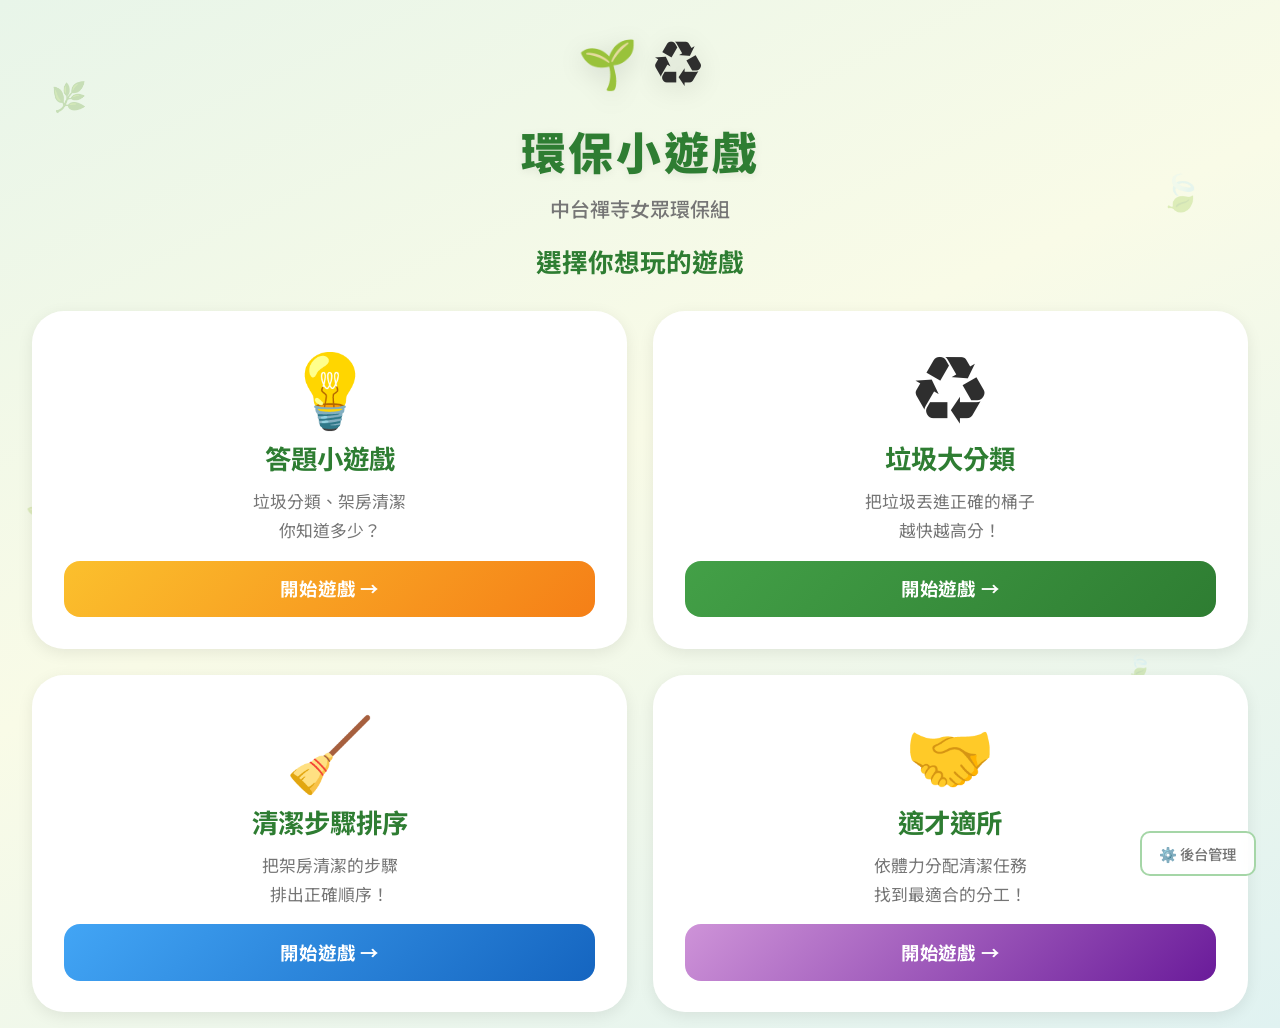
==== index.html @ cda64324 "fix: correct folder structure for GitHub Pages" ====
<!DOCTYPE html>
<html lang="zh-TW">
<head>
  <meta charset="UTF-8">
  <meta name="viewport" content="width=device-width, initial-scale=1.0">
  <title>環保小遊戲 | 中台禪寺女眾環保組</title>
  <link rel="preconnect" href="https://fonts.googleapis.com">
  <link href="https://fonts.googleapis.com/css2?family=Noto+Sans+TC:wght@400;500;700;900&display=swap" rel="stylesheet">
  <link rel="stylesheet" href="css/style.css">
</head>
<body>

  <!-- 背景裝飾 -->
  <div class="bg-deco" aria-hidden="true">
    <span class="leaf" style="top:8%;left:4%;font-size:1.8rem;animation-delay:0s">🌿</span>
    <span class="leaf" style="top:18%;right:6%;font-size:2.2rem;animation-delay:1.5s">🍃</span>
    <span class="leaf" style="top:55%;left:2%;font-size:1.4rem;animation-delay:3s">🌱</span>
    <span class="leaf" style="bottom:28%;right:4%;font-size:2rem;animation-delay:2s">🍀</span>
    <span class="leaf" style="bottom:12%;left:8%;font-size:1.6rem;animation-delay:4s">🌿</span>
    <span class="leaf" style="top:72%;right:10%;font-size:1.3rem;animation-delay:0.8s">🍃</span>
  </div>

  <div class="container">

    <!-- 標題區 -->
    <header class="header">
      <div class="mascot" aria-hidden="true">
        <span class="mascot-emoji">🌱</span>
        <span class="mascot-emoji mascot-right">♻️</span>
      </div>
      <h1 class="title">環保小遊戲</h1>
      <p class="subtitle">中台禪寺女眾環保組</p>
    </header>

    <!-- 遊戲選擇 -->
    <main>
      <h2 class="section-title">選擇你想玩的遊戲</h2>
      <div class="games-grid">

        <!-- 遊戲 1：答題 -->
        <a href="games/quiz/index.html" class="game-card card-quiz">
          <div class="card-icon">💡</div>
          <div class="card-body">
            <h3>答題小遊戲</h3>
            <p>垃圾分類、架房清潔<br>你知道多少？</p>
          </div>
          <span class="btn-play">開始遊戲 →</span>
        </a>

        <!-- 遊戲 2：垃圾分類 -->
        <a href="games/sorting/index.html" class="game-card card-sort">
          <div class="card-icon">♻️</div>
          <div class="card-body">
            <h3>垃圾大分類</h3>
            <p>把垃圾丟進正確的桶子<br>越快越高分！</p>
          </div>
          <span class="btn-play">開始遊戲 →</span>
        </a>

        <!-- 遊戲 3：清潔步驟 -->
        <a href="games/steps/index.html" class="game-card card-steps">
          <div class="card-icon">🧹</div>
          <div class="card-body">
            <h3>清潔步驟排序</h3>
            <p>把架房清潔的步驟<br>排出正確順序！</p>
          </div>
          <span class="btn-play">開始遊戲 →</span>
        </a>

        <!-- 遊戲 4：適才適所 -->
        <a href="games/assign/index.html" class="game-card card-assign">
          <div class="card-icon">🤝</div>
          <div class="card-body">
            <h3>適才適所</h3>
            <p>依體力分配清潔任務<br>找到最適合的分工！</p>
          </div>
          <span class="btn-play">開始遊戲 →</span>
        </a>

      </div>
    </main>

  </div>

  <!-- 後台入口（低調放在角落） -->
  <a href="admin/index.html" class="btn-admin">⚙️ 後台管理</a>

  <script src="js/app.js"></script>
</body>
</html>
---- css/style.css ----
/* ==========================================
   CTCM Game — 共用樣式
   ========================================== */

:root {
  --green-dark:    #2e7d32;
  --green-mid:     #43a047;
  --green-light:   #a5d6a7;
  --green-bg:      #e8f5e9;
  --yellow:        #fff9c4;
  --orange-light:  #fff3e0;
  --blue-light:    #e3f2fd;
  --text:          #2e2e2e;
  --text-light:    #757575;
  --white:         #ffffff;
  --shadow-sm:     0 4px 16px rgba(0, 0, 0, 0.08);
  --shadow-md:     0 8px 32px rgba(0, 0, 0, 0.13);
  --radius-xl:     32px;
  --radius-lg:     24px;
  --radius-md:     16px;
  --radius-sm:     10px;
}

/* ── Reset ── */
*, *::before, *::after { margin: 0; padding: 0; box-sizing: border-box; }

body {
  font-family: 'Noto Sans TC', 'Microsoft JhengHei', 'PingFang TC', sans-serif;
  background: linear-gradient(155deg, #e8f5e9 0%, #f9fbe7 45%, #e0f2f1 100%);
  min-height: 100vh;
  overflow-x: hidden;
  color: var(--text);
  font-size: 18px;
  line-height: 1.6;
}

/* ── 背景浮葉 ── */
.bg-deco {
  position: fixed;
  inset: 0;
  pointer-events: none;
  z-index: 0;
  overflow: hidden;
}

.leaf {
  position: absolute;
  opacity: 0.25;
  animation: floatLeaf 9s ease-in-out infinite;
  user-select: none;
}

@keyframes floatLeaf {
  0%,100% { transform: translateY(0)   rotate(0deg); }
  33%      { transform: translateY(-22px) rotate(12deg); }
  66%      { transform: translateY(10px)  rotate(-8deg); }
}

/* ── 整體容器 ── */
.container {
  position: relative;
  z-index: 1;
  width: 100%;
  max-width: none;
  padding: 1rem 2rem 2rem;
}

/* ── 頂部標題 ── */
.header {
  text-align: center;
  padding: 1.5rem 0 3rem;
}

.mascot {
  display: flex;
  justify-content: center;
  gap: 1rem;
  margin-bottom: 1rem;
}

.mascot-emoji {
  font-size: 4.5rem;
  display: inline-block;
  animation: mascotBounce 2.2s ease-in-out infinite;
  filter: drop-shadow(0 6px 12px rgba(0,0,0,0.12));
}

.mascot-right {
  animation-delay: 0.4s;
}

@keyframes mascotBounce {
  0%,100% { transform: translateY(0)    scale(1); }
  50%      { transform: translateY(-14px) scale(1.07); }
}

.title {
  font-size: clamp(2.2rem, 7vw, 4rem);
  font-weight: 900;
  color: var(--green-dark);
  letter-spacing: 0.06em;
  text-shadow: 0 2px 10px rgba(0,0,0,0.08);
}

.subtitle {
  font-size: clamp(1rem, 2.8vw, 1.25rem);
  color: var(--text-light);
  margin-top: 0.4rem;
  font-weight: 500;
}

/* ── 區塊標題 ── */
.section-title {
  text-align: center;
  font-size: clamp(1.2rem, 3vw, 1.6rem);
  font-weight: 700;
  color: var(--green-dark);
  margin-bottom: 1.8rem;
}

/* ── 遊戲卡片格 ── */
.games-grid {
  display: grid;
  grid-template-columns: repeat(2, 1fr);
  gap: 1.6rem;
}

/* ── 單張遊戲卡片 ── */
.game-card {
  background: var(--white);
  border-radius: var(--radius-xl);
  padding: 2.2rem 1.8rem 1.8rem;
  box-shadow: var(--shadow-sm);
  border: 3px solid transparent;
  text-decoration: none;
  color: inherit;
  display: flex;
  flex-direction: column;
  align-items: center;
  gap: 1rem;
  transition: transform 0.3s cubic-bezier(0.34, 1.56, 0.64, 1),
              box-shadow 0.3s ease,
              border-color 0.3s ease;
  cursor: pointer;
}

.game-card:hover {
  transform: translateY(-10px) scale(1.02);
  box-shadow: var(--shadow-md);
}

/* 各卡片主題色 */
.card-quiz:hover   { border-color: #fbc02d; }
.card-sort:hover   { border-color: var(--green-mid); }
.card-steps:hover  { border-color: #42a5f5; }

/* ── 卡片圖示 ── */
.card-icon {
  font-size: 4.5rem;
  line-height: 1;
  animation: iconWiggle 3.5s ease-in-out infinite;
}

.card-quiz  .card-icon { animation-delay: 0s;    }
.card-sort  .card-icon { animation-delay: 0.7s;  }
.card-steps .card-icon { animation-delay: 1.4s;  }

@keyframes iconWiggle {
  0%,100% { transform: scale(1)    rotate(0deg); }
  40%      { transform: scale(1.12) rotate(6deg); }
  60%      { transform: scale(1.12) rotate(-4deg); }
}

/* ── 卡片文字 ── */
.card-body {
  text-align: center;
  flex: 1;
}

.card-body h3 {
  font-size: clamp(1.3rem, 3.5vw, 1.65rem);
  font-weight: 700;
  color: var(--green-dark);
  margin-bottom: 0.5rem;
}

.card-body p {
  font-size: clamp(0.9rem, 2.2vw, 1.05rem);
  color: var(--text-light);
  line-height: 1.7;
}

/* ── 開始遊戲按鈕 ── */
.btn-play {
  display: block;
  width: 100%;
  background: linear-gradient(135deg, var(--green-mid), var(--green-dark));
  color: white;
  border-radius: var(--radius-md);
  padding: 0.85rem 1.5rem;
  font-size: clamp(1rem, 2.5vw, 1.15rem);
  font-weight: 700;
  text-align: center;
  letter-spacing: 0.05em;
  transition: filter 0.2s, transform 0.2s;
  margin-top: auto;
}

.game-card:hover .btn-play {
  filter: brightness(1.1);
  transform: scale(1.03);
}

/* 各主題按鈕顏色 */
.card-quiz  .btn-play { background: linear-gradient(135deg, #fbc02d, #f57f17); }
.card-sort  .btn-play { background: linear-gradient(135deg, var(--green-mid), var(--green-dark)); }
.card-steps .btn-play { background: linear-gradient(135deg, #42a5f5, #1565c0); }
.card-assign .btn-play { background: linear-gradient(135deg, #ce93d8, #6a1b9a); }

/* 適才適所卡片 */
.card-assign:hover  { border-color: #ab47bc; }
.card-assign .card-icon { animation-delay: 2.1s; }

/* ── 後台管理按鈕 ── */
.btn-admin {
  position: fixed;
  bottom: 1.5rem;
  right: 1.5rem;
  background: rgba(255, 255, 255, 0.82);
  backdrop-filter: blur(10px);
  -webkit-backdrop-filter: blur(10px);
  border: 2px solid var(--green-light);
  border-radius: var(--radius-sm);
  padding: 0.55rem 1.1rem;
  font-size: 0.9rem;
  font-family: inherit;
  color: var(--text-light);
  text-decoration: none;
  z-index: 200;
  transition: all 0.2s;
  font-weight: 500;
}

.btn-admin:hover {
  background: white;
  border-color: var(--green-mid);
  color: var(--green-dark);
  transform: scale(1.05);
}

/* ── 遊戲頁面通用 ── */

/* 頂部導覽列 */
.game-nav {
  display: flex;
  align-items: center;
  gap: 1rem;
  margin-bottom: 2rem;
  flex-wrap: wrap;
}

.btn-back {
  display: inline-flex;
  align-items: center;
  gap: 0.4rem;
  background: white;
  border: 2px solid var(--green-light);
  border-radius: var(--radius-sm);
  padding: 0.5rem 1.1rem;
  font-size: 1rem;
  font-family: inherit;
  font-weight: 600;
  color: var(--green-dark);
  text-decoration: none;
  cursor: pointer;
  transition: all 0.2s;
}

.btn-back:hover {
  background: var(--green-bg);
  border-color: var(--green-mid);
}

.game-title-bar {
  font-size: clamp(1.3rem, 4vw, 1.8rem);
  font-weight: 900;
  color: var(--green-dark);
}

/* 分數顯示 */
.score-board {
  background: white;
  border-radius: var(--radius-lg);
  box-shadow: var(--shadow-sm);
  padding: 1rem 1.5rem;
  display: flex;
  align-items: center;
  gap: 0.5rem;
  margin-left: auto;
  font-size: 1.2rem;
  font-weight: 700;
  color: var(--green-dark);
}

/* 結束畫面 */
.result-screen {
  text-align: center;
  padding: 3rem 1.5rem;
  animation: fadeInUp 0.5s ease;
}

.result-emoji {
  font-size: 6rem;
  display: block;
  animation: mascotBounce 1.5s ease-in-out infinite;
  margin-bottom: 1rem;
}

.result-score {
  font-size: clamp(2rem, 8vw, 4rem);
  font-weight: 900;
  color: var(--green-dark);
  margin: 0.5rem 0;
}

.result-message {
  font-size: clamp(1rem, 3vw, 1.3rem);
  color: var(--text-light);
  margin-bottom: 2rem;
}

.btn-restart {
  background: linear-gradient(135deg, var(--green-mid), var(--green-dark));
  color: white;
  border: none;
  border-radius: var(--radius-md);
  padding: 1rem 2.5rem;
  font-size: 1.2rem;
  font-weight: 700;
  font-family: inherit;
  cursor: pointer;
  transition: all 0.2s;
  margin: 0.5rem;
}

.btn-restart:hover {
  filter: brightness(1.1);
  transform: scale(1.05);
}

/* ── 動畫工具 ── */
@keyframes fadeInUp {
  from { opacity: 0; transform: translateY(24px); }
  to   { opacity: 1; transform: translateY(0); }
}

@keyframes popIn {
  0%   { transform: scale(0.5); opacity: 0; }
  70%  { transform: scale(1.1); }
  100% { transform: scale(1);   opacity: 1; }
}

@keyframes shake {
  0%,100% { transform: translateX(0); }
  20%      { transform: translateX(-8px); }
  40%      { transform: translateX(8px); }
  60%      { transform: translateX(-5px); }
  80%      { transform: translateX(5px); }
}

.anim-pop  { animation: popIn 0.4s cubic-bezier(0.34,1.56,0.64,1); }
.anim-shake { animation: shake 0.4s ease; }

/* ── RWD ── */
@media (max-width: 520px) {
  .mascot-emoji { font-size: 3.5rem; }
}

/* ── 橫式滿版 ── */
@media (orientation: landscape) {
  .container { padding: 0.6rem 2rem 1rem; }
  .header { padding: 0.8rem 0 1rem; }
  .mascot-emoji { font-size: 3rem; }
  .title { font-size: clamp(1.6rem, 4vw, 2.8rem); }
}
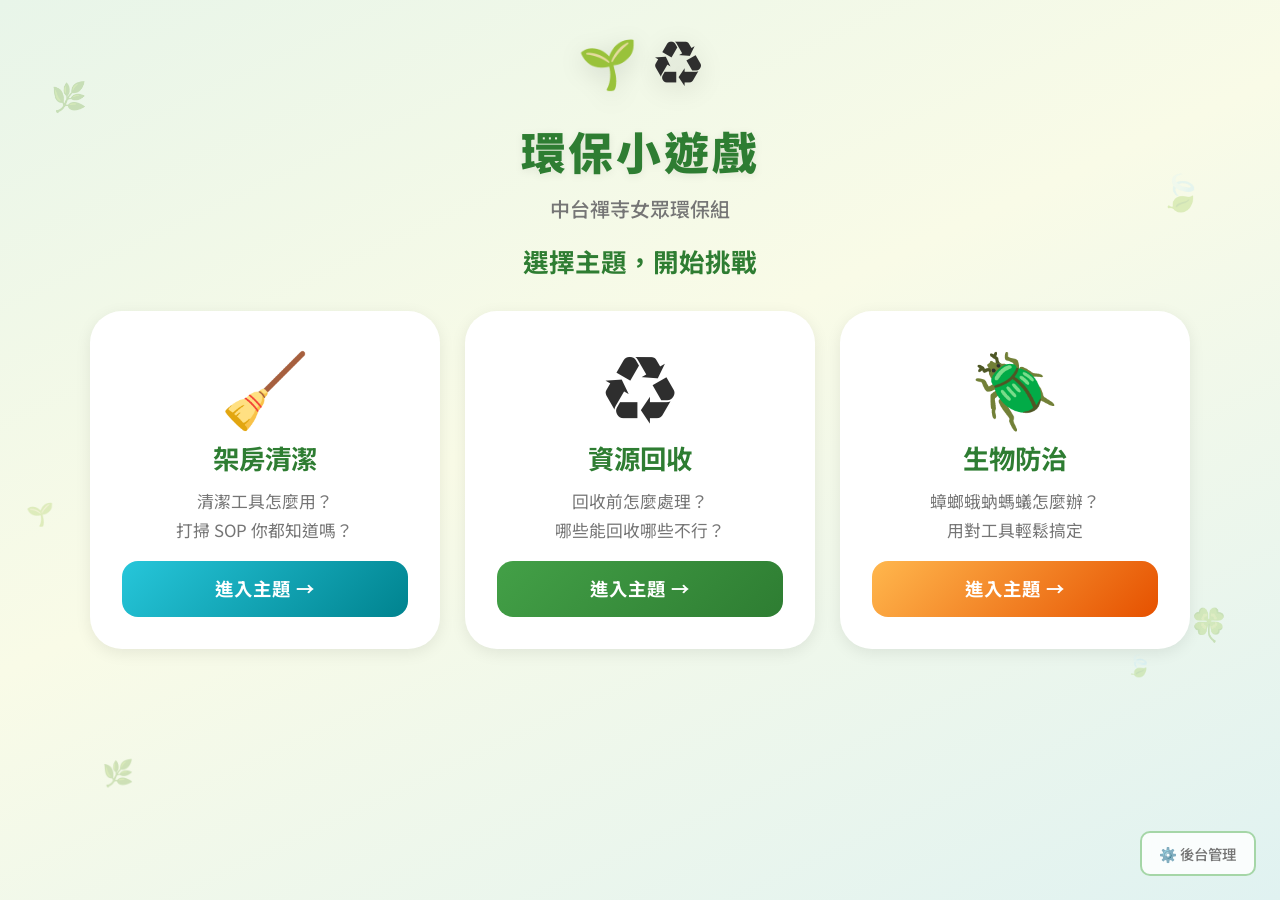
==== commit de99f515: "feat: 重構為三主題架構，新增 4 款遊戲 - 首頁改為三主題選擇（架房清潔 / 資源回收 / 生物防治） - 新增 themes/ 三個主題中介頁 - 新增「找找看！哪裡做錯了？」- 3 關，含" ====
--- a/index.html
+++ b/index.html
@@ -32,49 +32,39 @@
       <p class="subtitle">中台禪寺女眾環保組</p>
     </header>
 
-    <!-- 遊戲選擇 -->
+    <!-- 主題選擇 -->
     <main>
-      <h2 class="section-title">選擇你想玩的遊戲</h2>
-      <div class="games-grid">
+      <h2 class="section-title">選擇主題，開始挑戰</h2>
+      <div class="games-grid theme-grid">
 
-        <!-- 遊戲 1：答題 -->
-        <a href="games/quiz/index.html" class="game-card card-quiz">
-          <div class="card-icon">💡</div>
+        <!-- 主題 1：架房清潔 -->
+        <a href="themes/cleaning.html" class="game-card card-clean">
+          <div class="card-icon">🧹</div>
           <div class="card-body">
-            <h3>答題小遊戲</h3>
-            <p>垃圾分類、架房清潔<br>你知道多少？</p>
+            <h3>架房清潔</h3>
+            <p>清潔工具怎麼用？<br>打掃 SOP 你都知道嗎？</p>
           </div>
-          <span class="btn-play">開始遊戲 →</span>
+          <span class="btn-play">進入主題 →</span>
         </a>
 
-        <!-- 遊戲 2：垃圾分類 -->
-        <a href="games/sorting/index.html" class="game-card card-sort">
+        <!-- 主題 2：資源回收 -->
+        <a href="themes/recycle.html" class="game-card card-sort">
           <div class="card-icon">♻️</div>
           <div class="card-body">
-            <h3>垃圾大分類</h3>
-            <p>把垃圾丟進正確的桶子<br>越快越高分！</p>
+            <h3>資源回收</h3>
+            <p>回收前怎麼處理？<br>哪些能回收哪些不行？</p>
           </div>
-          <span class="btn-play">開始遊戲 →</span>
+          <span class="btn-play">進入主題 →</span>
         </a>
 
-        <!-- 遊戲 3：清潔步驟 -->
-        <a href="games/steps/index.html" class="game-card card-steps">
-          <div class="card-icon">🧹</div>
+        <!-- 主題 3：生物防治 -->
+        <a href="themes/bio.html" class="game-card card-bio">
+          <div class="card-icon">🪲</div>
           <div class="card-body">
-            <h3>清潔步驟排序</h3>
-            <p>把架房清潔的步驟<br>排出正確順序！</p>
+            <h3>生物防治</h3>
+            <p>蟑螂蛾蚋螞蟻怎麼辦？<br>用對工具輕鬆搞定</p>
           </div>
-          <span class="btn-play">開始遊戲 →</span>
-        </a>
-
-        <!-- 遊戲 4：適才適所 -->
-        <a href="games/assign/index.html" class="game-card card-assign">
-          <div class="card-icon">🤝</div>
-          <div class="card-body">
-            <h3>適才適所</h3>
-            <p>依體力分配清潔任務<br>找到最適合的分工！</p>
-          </div>
-          <span class="btn-play">開始遊戲 →</span>
+          <span class="btn-play">進入主題 →</span>
         </a>
 
       </div>
--- a/css/style.css
+++ b/css/style.css
@@ -212,14 +212,61 @@
 }
 
 /* 各主題按鈕顏色 */
-.card-quiz  .btn-play { background: linear-gradient(135deg, #fbc02d, #f57f17); }
-.card-sort  .btn-play { background: linear-gradient(135deg, var(--green-mid), var(--green-dark)); }
-.card-steps .btn-play { background: linear-gradient(135deg, #42a5f5, #1565c0); }
-.card-assign .btn-play { background: linear-gradient(135deg, #ce93d8, #6a1b9a); }
+.card-quiz   .btn-play  { background: linear-gradient(135deg, #fbc02d, #f57f17); }
+.card-sort   .btn-play  { background: linear-gradient(135deg, var(--green-mid), var(--green-dark)); }
+.card-steps  .btn-play  { background: linear-gradient(135deg, #42a5f5, #1565c0); }
+.card-assign .btn-play  { background: linear-gradient(135deg, #ce93d8, #6a1b9a); }
+.card-clean  .btn-play  { background: linear-gradient(135deg, #26c6da, #00838f); }
+.card-bio    .btn-play  { background: linear-gradient(135deg, #ffb74d, #e65100); }
+.card-spot   .btn-play  { background: linear-gradient(135deg, #42a5f5, #1565c0); }
+.card-recycle-steps .btn-play { background: linear-gradient(135deg, #66bb6a, #2e7d32); }
+.card-bio-match .btn-play     { background: linear-gradient(135deg, #ffb74d, #e65100); }
+.card-bacillus .btn-play      { background: linear-gradient(135deg, #ab47bc, #6a1b9a); }
 
 /* 適才適所卡片 */
 .card-assign:hover  { border-color: #ab47bc; }
 .card-assign .card-icon { animation-delay: 2.1s; }
+
+/* 架房清潔 */
+.card-clean:hover   { border-color: #26c6da; }
+.card-clean .card-icon { animation-delay: 0.3s; }
+
+/* 生物防治 */
+.card-bio:hover     { border-color: #ffb74d; }
+.card-bio .card-icon { animation-delay: 1.1s; }
+
+/* 找找看 */
+.card-spot:hover     { border-color: #42a5f5; }
+.card-spot .card-icon { animation-delay: 0.5s; }
+
+/* 回收步驟 */
+.card-recycle-steps:hover { border-color: #66bb6a; }
+.card-recycle-steps .card-icon { animation-delay: 1.0s; }
+
+/* 生物配對 */
+.card-bio-match:hover { border-color: #ffb74d; }
+.card-bio-match .card-icon { animation-delay: 0.2s; }
+
+/* 枯草菌模擬器 */
+.card-bacillus:hover { border-color: #ab47bc; }
+.card-bacillus .card-icon { animation-delay: 1.6s; }
+
+/* ── 三欄主題格（首頁）── */
+.theme-grid {
+  grid-template-columns: repeat(3, 1fr);
+  max-width: 1100px;
+  margin: 0 auto;
+}
+
+/* ── 主題遊戲格（主題頁，最多 2 款遊戲）── */
+.theme-game-grid {
+  max-width: 800px;
+  margin: 0 auto;
+}
+
+@media (max-width: 600px) {
+  .theme-grid { grid-template-columns: 1fr; }
+}
 
 /* ── 後台管理按鈕 ── */
 .btn-admin {
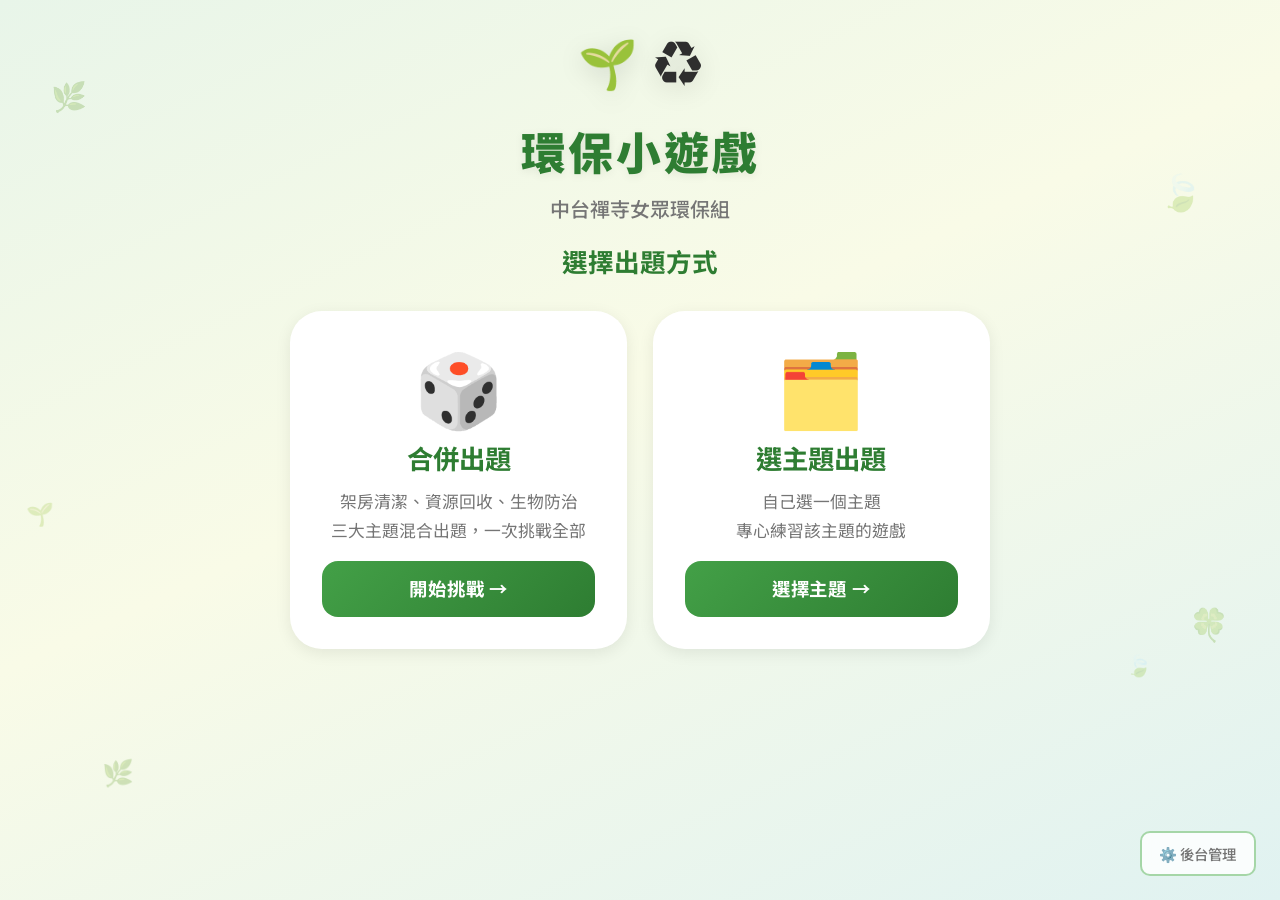
==== commit afc5d85f: "Add files via upload" ====
--- a/index.html
+++ b/index.html
@@ -32,39 +32,29 @@
       <p class="subtitle">中台禪寺女眾環保組</p>
     </header>
 
-    <!-- 主題選擇 -->
+    <!-- 出題方式選擇 -->
     <main>
-      <h2 class="section-title">選擇主題，開始挑戰</h2>
-      <div class="games-grid theme-grid">
+      <h2 class="section-title">選擇出題方式</h2>
+      <div class="games-grid" style="max-width:700px;margin:0 auto">
 
-        <!-- 主題 1：架房清潔 -->
-        <a href="themes/cleaning.html" class="game-card card-clean">
-          <div class="card-icon">🧹</div>
+        <!-- 模式 1：合併出題 -->
+        <a href="games/quiz/index.html" class="game-card card-mixed">
+          <div class="card-icon">🎲</div>
           <div class="card-body">
-            <h3>架房清潔</h3>
-            <p>清潔工具怎麼用？<br>打掃 SOP 你都知道嗎？</p>
+            <h3>合併出題</h3>
+            <p>架房清潔、資源回收、生物防治<br>三大主題混合出題，一次挑戰全部</p>
           </div>
-          <span class="btn-play">進入主題 →</span>
+          <span class="btn-play">開始挑戰 →</span>
         </a>
 
-        <!-- 主題 2：資源回收 -->
-        <a href="themes/recycle.html" class="game-card card-sort">
-          <div class="card-icon">♻️</div>
+        <!-- 模式 2：選主題出題 -->
+        <a href="theme-select.html" class="game-card card-theme">
+          <div class="card-icon">🗂️</div>
           <div class="card-body">
-            <h3>資源回收</h3>
-            <p>回收前怎麼處理？<br>哪些能回收哪些不行？</p>
+            <h3>選主題出題</h3>
+            <p>自己選一個主題<br>專心練習該主題的遊戲</p>
           </div>
-          <span class="btn-play">進入主題 →</span>
-        </a>
-
-        <!-- 主題 3：生物防治 -->
-        <a href="themes/bio.html" class="game-card card-bio">
-          <div class="card-icon">🪲</div>
-          <div class="card-body">
-            <h3>生物防治</h3>
-            <p>蟑螂蛾蚋螞蟻怎麼辦？<br>用對工具輕鬆搞定</p>
-          </div>
-          <span class="btn-play">進入主題 →</span>
+          <span class="btn-play">選擇主題 →</span>
         </a>
 
       </div>
--- a/css/style.css
+++ b/css/style.css
@@ -395,6 +395,31 @@
   transform: scale(1.05);
 }
 
+/* ── 通用行動按鈕（確認 / 下一題 / 下一步）── */
+.btn-submit {
+  background: linear-gradient(135deg, var(--green-mid), var(--green-dark));
+  color: white;
+  border: none;
+  border-radius: var(--radius-md);
+  padding: 1.1rem 3.5rem;
+  font-size: clamp(1.1rem, 2.8vw, 1.35rem);
+  font-weight: 700;
+  font-family: inherit;
+  cursor: pointer;
+  min-width: 260px;
+  letter-spacing: 0.04em;
+  transition: all 0.2s;
+}
+.btn-submit:hover:not(:disabled) {
+  filter: brightness(1.1);
+  transform: scale(1.04);
+}
+.btn-submit:disabled {
+  opacity: 0.45;
+  cursor: not-allowed;
+  transform: none;
+}
+
 /* ── 動畫工具 ── */
 @keyframes fadeInUp {
   from { opacity: 0; transform: translateY(24px); }
